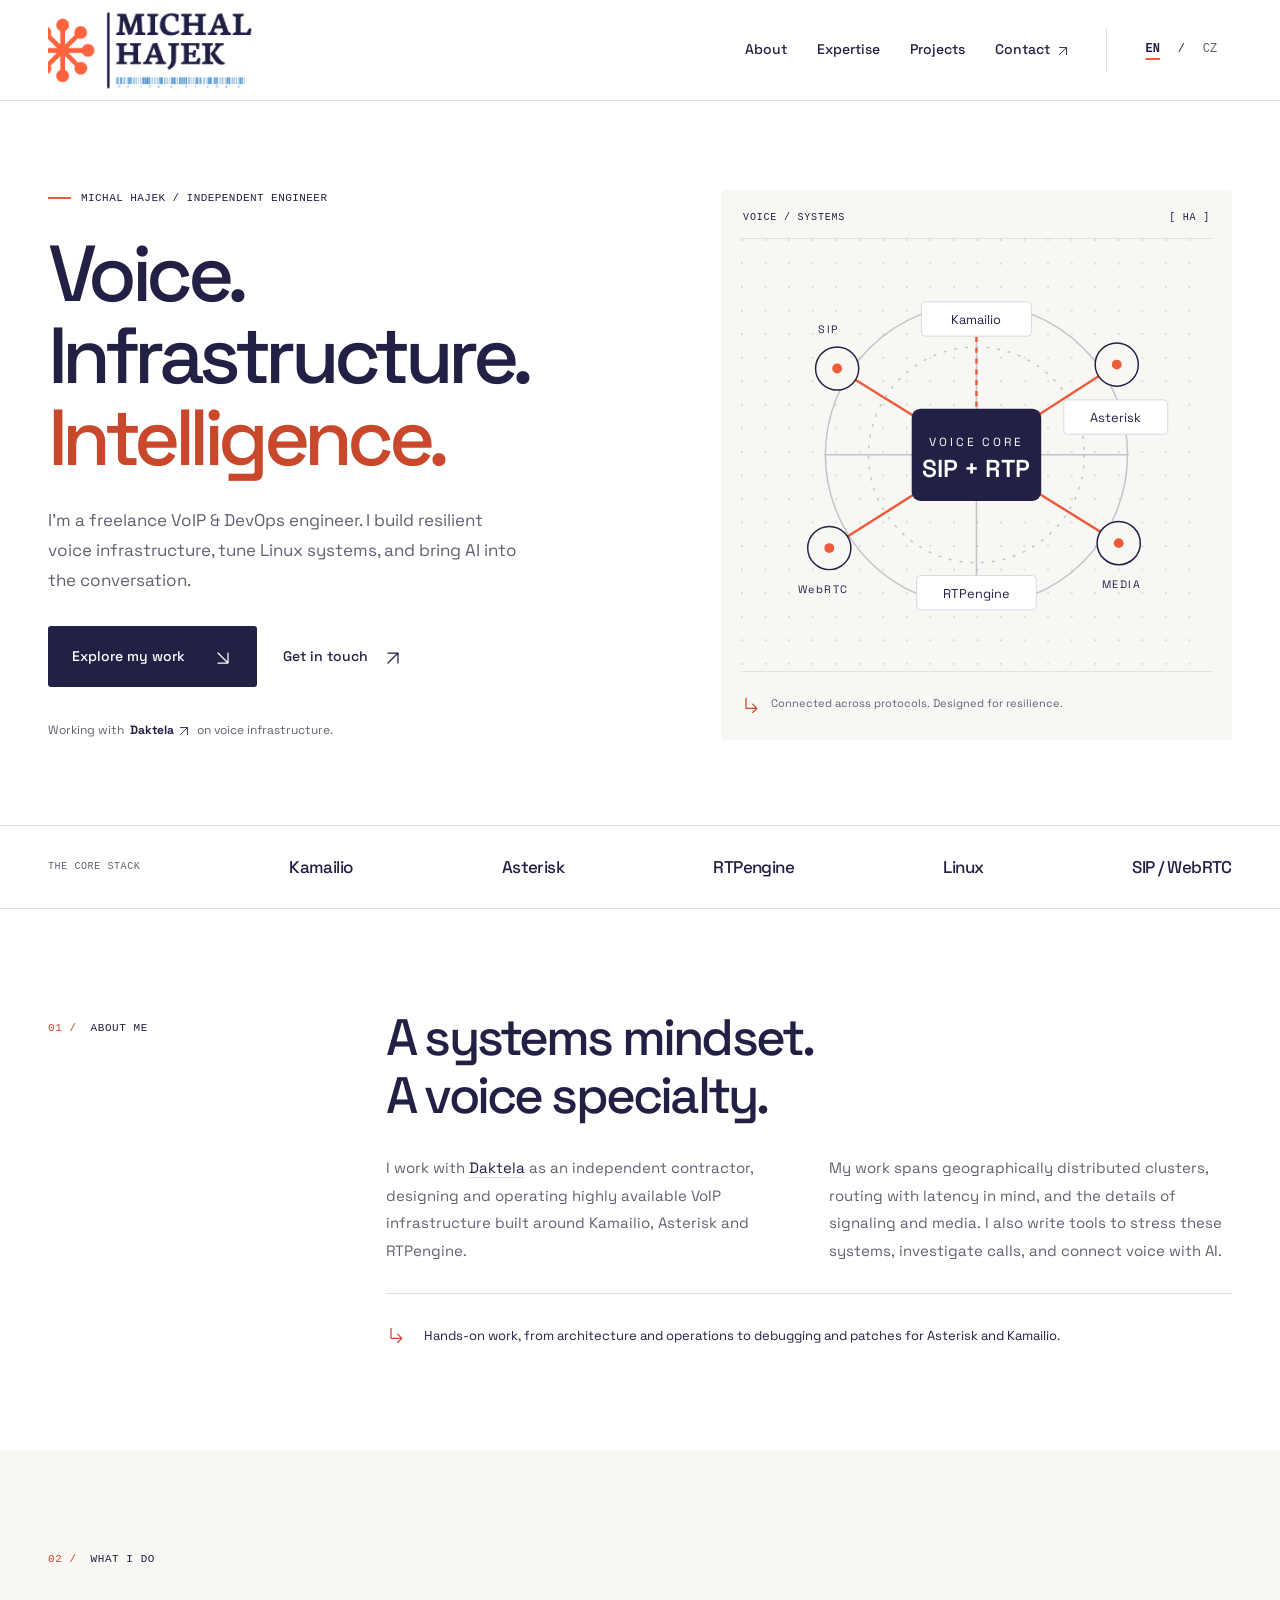
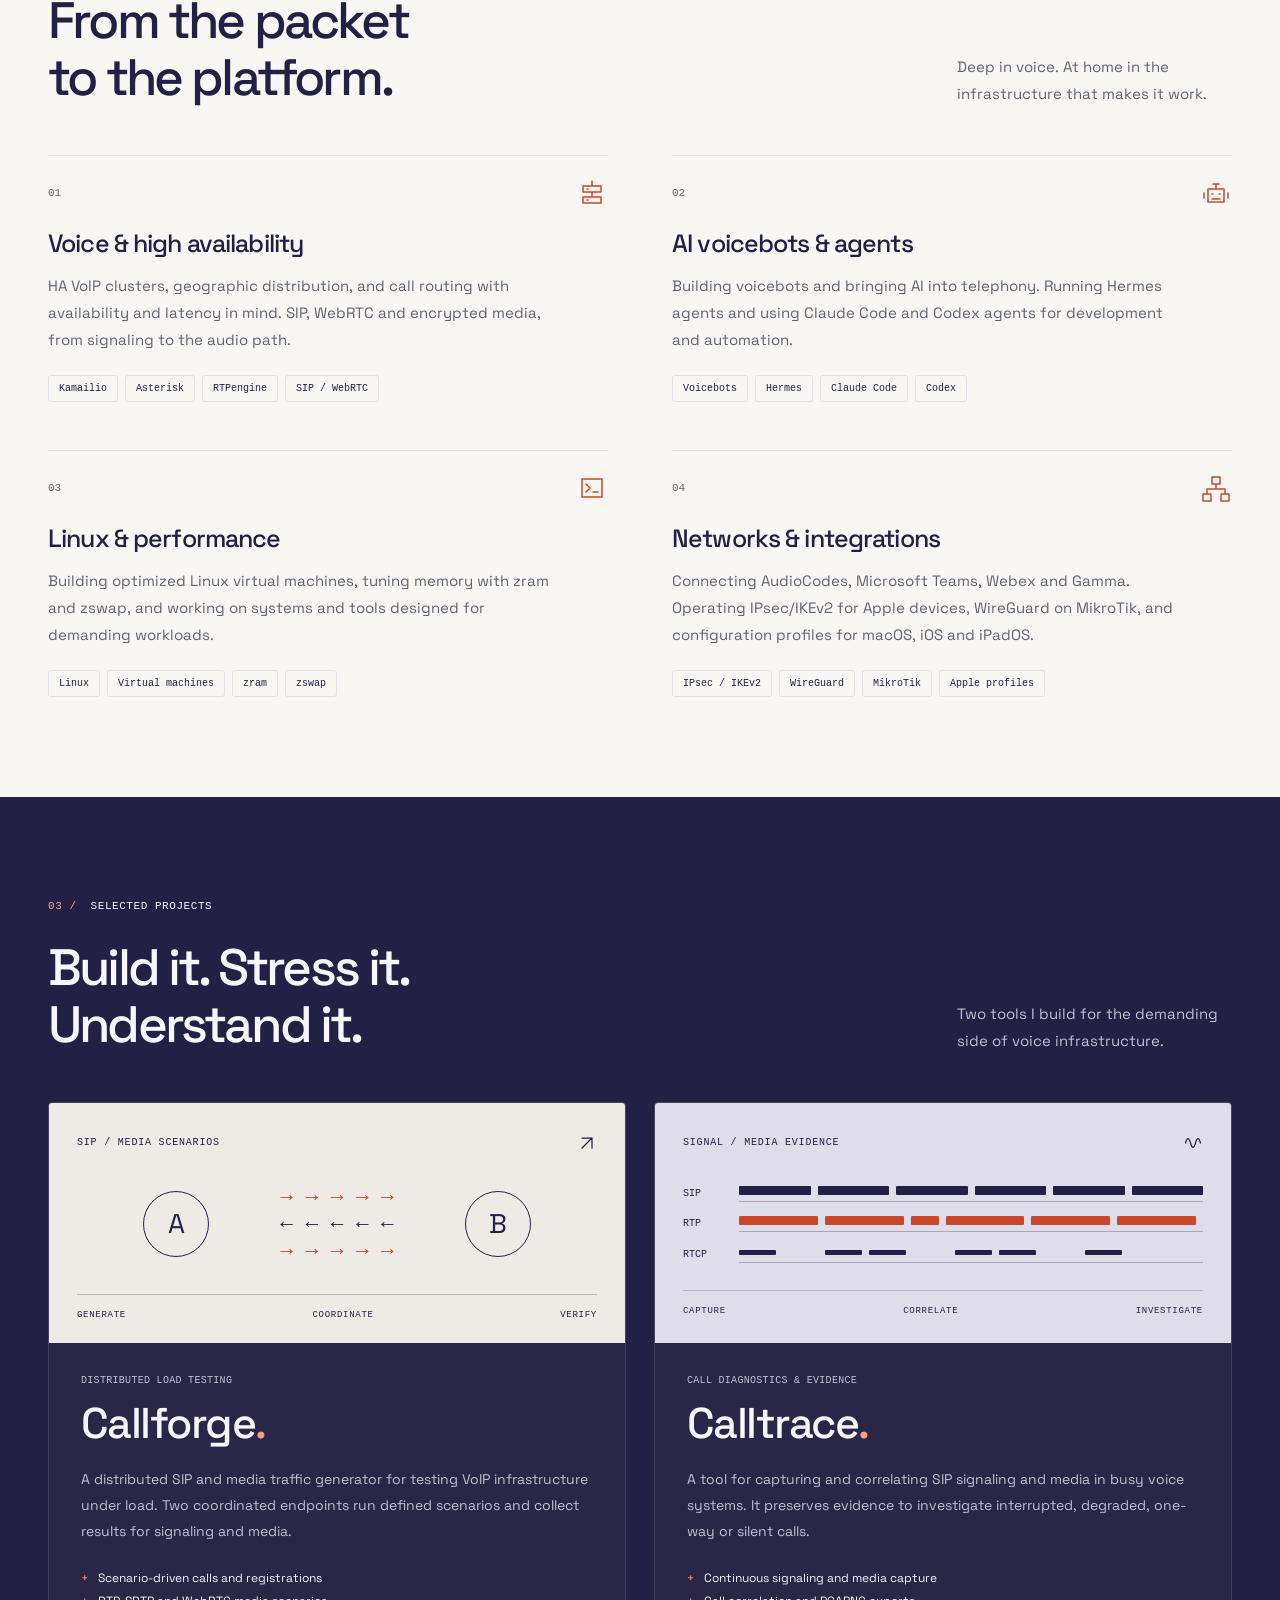
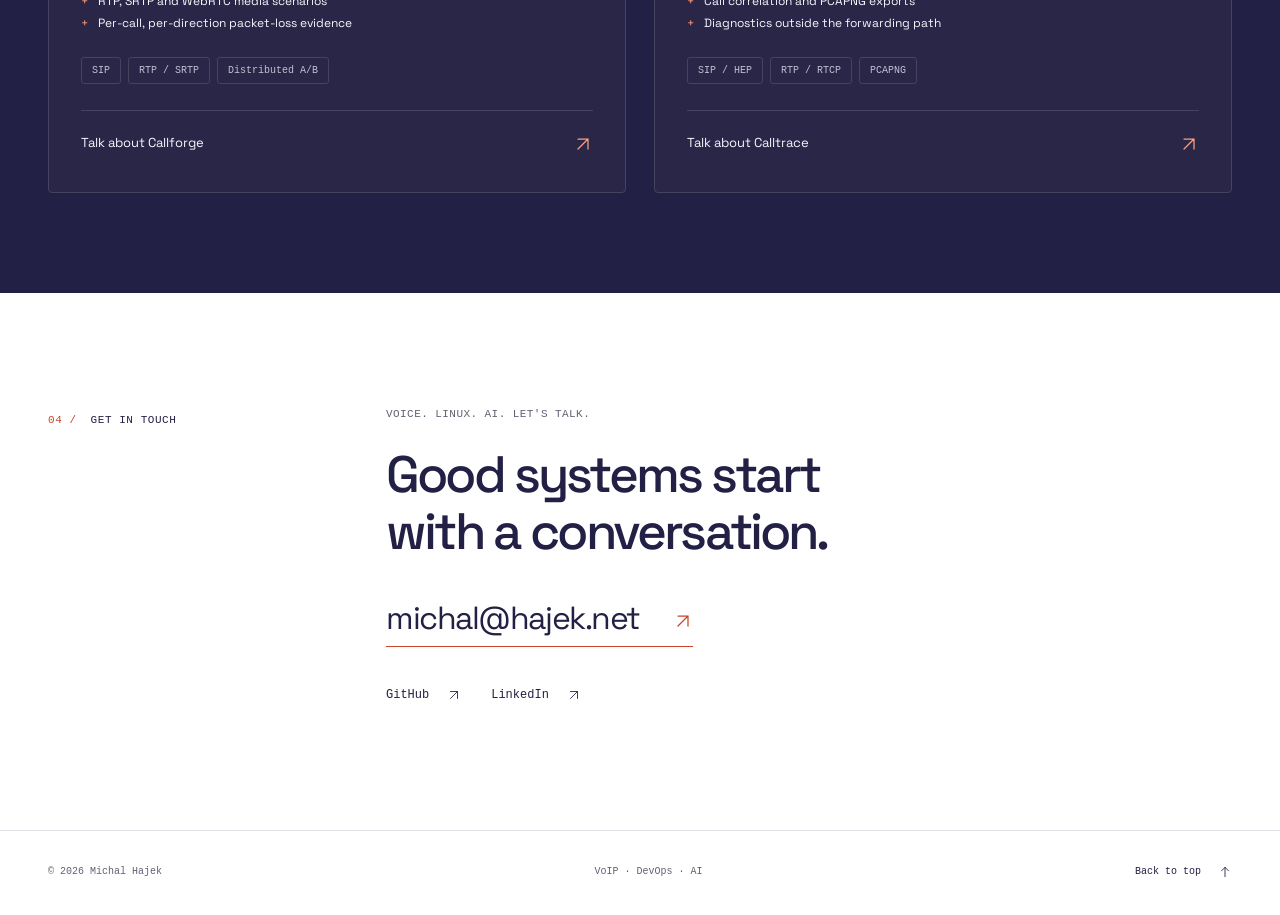
==== index.html @ a471c451 "Build bilingual personal homepage" ====
<!doctype html>
<html lang="en">
  <head>
    <meta charset="utf-8">
    <meta name="viewport" content="width=device-width, initial-scale=1">
    <meta name="theme-color" content="#222044">
    <title>Michal Hajek — VoIP, DevOps &amp; AI</title>
    <meta name="description" content="Michal Hajek, freelance VoIP and DevOps engineer working with Daktela. High availability, Linux, AI voicebots, Callforge and Calltrace.">
    <link rel="canonical" href="https://hajekmi.github.io/">
    <link rel="alternate" hreflang="en" href="https://hajekmi.github.io/">
    <link rel="alternate" hreflang="cs" href="https://hajekmi.github.io/cs/">
    <link rel="alternate" hreflang="x-default" href="https://hajekmi.github.io/">
    <meta property="og:type" content="website">
    <meta property="og:title" content="Michal Hajek — VoIP, DevOps &amp; AI">
    <meta property="og:description" content="Voice. Infrastructure. Intelligence. A look at my work in VoIP, high availability, Linux and AI.">
    <meta property="og:url" content="https://hajekmi.github.io/">
    <meta property="og:image" content="https://hajekmi.github.io/assets/images/github-avatar.png">
    <meta property="og:image:alt" content="Michal Hajek — DevOps SipOps logo">
    <meta property="og:locale" content="en_GB">
    <meta property="og:locale:alternate" content="cs_CZ">
    <meta name="twitter:card" content="summary">
    <link rel="icon" type="image/png" href="/assets/images/github-avatar.png">
    <link rel="preload" href="/assets/fonts/space-grotesk-latin.woff2" as="font" type="font/woff2" crossorigin>
    <link rel="stylesheet" href="/assets/styles.css">
    <script src="/assets/main.js" defer></script>
    <script type="application/ld+json">
      {"@context":"https://schema.org","@type":"Person","name":"Michal Hajek","url":"https://hajekmi.github.io/","image":"https://hajekmi.github.io/assets/images/github-avatar.png","jobTitle":"Freelance VoIP & DevOps Engineer","sameAs":["https://github.com/hajekmi","https://www.linkedin.com/in/michalhajekdevops"],"knowsAbout":["VoIP","SIP","WebRTC","High availability","Kamailio","Asterisk","RTPengine","Linux","AI voicebots"]}
    </script>
  </head>
  <body>
    <a class="skip-link" href="#main">Skip to content</a>
    <header class="site-header">
      <div class="container header-inner">
        <a class="brand" href="/" aria-label="Michal Hajek — home">
          <img src="/assets/images/github-avatar.png" alt="Michal Hajek — DevOps SipOps" width="460" height="460" fetchpriority="high">
        </a>
        <button class="menu-toggle" type="button" aria-expanded="false" aria-controls="site-nav">
          <span>Menu</span>
          <svg viewBox="0 0 24 24" aria-hidden="true"><path d="M4 7h16M4 12h16M4 17h16"/></svg>
        </button>
        <nav class="site-nav" id="site-nav" aria-label="Main navigation">
          <a href="#about">About</a>
          <a href="#expertise">Expertise</a>
          <a href="#projects">Projects</a>
          <a href="#contact">Contact <span aria-hidden="true"><svg class="arrow-icon" viewBox="0 0 24 24" aria-hidden="true" focusable="false"><path d="M6 18 18 6M6 6h12v12"/></svg></span></a>
        </nav>
        <nav class="language-switch" aria-label="Language">
          <a href="/" lang="en" hreflang="en" aria-current="page" data-language-link>EN</a>
          <span aria-hidden="true">/</span>
          <a href="/cs/" lang="cs" hreflang="cs" aria-label="Česky" data-language-link>CZ</a>
        </nav>
      </div>
    </header>

    <main id="main">
      <section class="hero container" id="home" aria-labelledby="hero-heading">
        <div class="hero-copy">
          <p class="eyebrow"><span class="eyebrow-line" aria-hidden="true"></span> Michal Hajek / Independent engineer</p>
          <h1 id="hero-heading">Voice.<br>Infrastructure.<br><span>Intelligence.</span></h1>
          <p class="hero-description">I'm a freelance VoIP &amp; DevOps engineer. I build resilient voice infrastructure, tune Linux systems, and bring AI into the conversation.</p>
          <div class="hero-actions">
            <a class="button button-primary" href="#projects">Explore my work <span aria-hidden="true"><svg class="arrow-icon" viewBox="0 0 24 24" aria-hidden="true" focusable="false"><path d="M6 6 18 18M6 18h12V6"/></svg></span></a>
            <a class="text-link" href="#contact">Get in touch <span aria-hidden="true"><svg class="arrow-icon" viewBox="0 0 24 24" aria-hidden="true" focusable="false"><path d="M6 18 18 6M6 6h12v12"/></svg></span></a>
          </div>
          <p class="collaboration">Working with <a href="https://daktela.com/" target="_blank" rel="noopener noreferrer">Daktela <span aria-hidden="true"><svg class="arrow-icon" viewBox="0 0 24 24" aria-hidden="true" focusable="false"><path d="M6 18 18 6M6 6h12v12"/></svg></span></a> on voice infrastructure.</p>
        </div>
        <figure class="hero-visual" aria-labelledby="diagram-caption">
          <div class="diagram-topline"><span>VOICE / SYSTEMS</span><span aria-hidden="true">[ HA ]</span></div>
          <svg class="network-diagram" viewBox="0 0 480 440" aria-hidden="true">
            <defs>
              <pattern id="grid" width="24" height="24" patternUnits="userSpaceOnUse"><circle cx="1" cy="1" r="1" fill="currentColor" opacity=".18"/></pattern>
            </defs>
            <rect width="480" height="440" fill="url(#grid)"/>
            <g fill="none" stroke="currentColor" stroke-width="1.5" opacity=".24">
              <circle cx="240" cy="220" r="154"/>
              <circle cx="240" cy="220" r="110" stroke-dasharray="3 8"/>
              <path d="M85 220h310M240 65v310"/>
            </g>
            <g fill="none" stroke="#ed5b3b" stroke-width="2.5">
              <path d="M98 132 240 220 383 128M240 220 385 310M240 220 90 315"/>
              <path d="M240 100v120" stroke-dasharray="5 6"/>
            </g>
            <g fill="#f8f7f4" stroke="currentColor" stroke-width="1.5">
              <circle cx="98" cy="132" r="22"/><circle cx="383" cy="128" r="22"/>
              <circle cx="385" cy="310" r="22"/><circle cx="90" cy="315" r="22"/>
            </g>
            <g fill="#ed5b3b"><circle cx="98" cy="132" r="5"/><circle cx="383" cy="128" r="5"/><circle cx="385" cy="310" r="5"/><circle cx="90" cy="315" r="5"/></g>
            <rect x="174" y="173" width="132" height="94" rx="9" fill="#222044"/>
            <g fill="#fff" text-anchor="middle" font-family="'Space Grotesk', sans-serif">
              <text x="240" y="211" font-size="12" letter-spacing="3">VOICE CORE</text>
              <text x="240" y="243" font-size="25" font-weight="600">SIP + RTP</text>
            </g>
            <g font-family="'Space Grotesk', sans-serif" font-size="13" text-anchor="middle" fill="currentColor">
              <rect x="184" y="64" width="112" height="35" rx="4" fill="#fff" stroke="#d9d8e1"/>
              <text x="240" y="87">Kamailio</text>
              <rect x="329" y="164" width="106" height="35" rx="4" fill="#fff" stroke="#d9d8e1"/>
              <text x="382" y="187">Asterisk</text>
              <rect x="179" y="343" width="122" height="35" rx="4" fill="#fff" stroke="#d9d8e1"/>
              <text x="240" y="366">RTPengine</text>
              <text x="89" y="96" font-size="11" letter-spacing="1.5">SIP</text>
              <text x="84" y="361" font-size="11" letter-spacing="1.5">WebRTC</text>
              <text x="388" y="356" font-size="11" letter-spacing="1.5">MEDIA</text>
            </g>
          </svg>
          <figcaption id="diagram-caption"><span class="diagram-caption-mark" aria-hidden="true"><svg class="arrow-icon" viewBox="0 0 24 24" aria-hidden="true" focusable="false"><path d="M6 4v12h13M14 11l5 5-5 5"/></svg></span> Connected across protocols. Designed for resilience.</figcaption>
        </figure>
      </section>

      <div class="stack-strip" aria-label="Core technologies">
        <div class="container stack-inner"><span class="stack-label">The core stack</span><span>Kamailio</span><span>Asterisk</span><span>RTPengine</span><span>Linux</span><span>SIP / WebRTC</span></div>
      </div>

      <section class="section container about-section" id="about" aria-labelledby="about-heading">
        <div class="section-label"><span class="section-number">01 /</span> About me</div>
        <div class="about-content">
          <h2 id="about-heading">A systems mindset.<br>A voice specialty.</h2>
          <div class="about-columns">
            <p>I work with <a class="inline-link" href="https://daktela.com/" target="_blank" rel="noopener noreferrer">Daktela</a> as an independent contractor, designing and operating highly available VoIP infrastructure built around Kamailio, Asterisk and RTPengine.</p>
            <p>My work spans geographically distributed clusters, routing with latency in mind, and the details of signaling and media. I also write tools to stress these systems, investigate calls, and connect voice with AI.</p>
          </div>
          <div class="about-note"><span aria-hidden="true"><svg class="arrow-icon" viewBox="0 0 24 24" aria-hidden="true" focusable="false"><path d="M6 4v12h13M14 11l5 5-5 5"/></svg></span><p>Hands-on work, from architecture and operations to debugging and patches for Asterisk and Kamailio.</p></div>
        </div>
      </section>

      <section class="section expertise-section" id="expertise" aria-labelledby="expertise-heading">
        <div class="container">
          <div class="section-heading">
            <div><p class="section-label"><span class="section-number">02 /</span> What I do</p><h2 id="expertise-heading">From the packet<br>to the platform.</h2></div>
            <p class="section-intro">Deep in voice. At home in the infrastructure that makes it work.</p>
          </div>
          <div class="expertise-grid">
            <article class="expertise-item">
              <div class="item-topline"><span class="mono">01</span><svg viewBox="0 0 32 32" aria-hidden="true"><path d="M7 9h18v6H7zM7 20h18v6H7zM11 12h1M11 23h1M16 15v5M16 4v5"/></svg></div>
              <h3>Voice &amp; high availability</h3>
              <p>HA VoIP clusters, geographic distribution, and call routing with availability and latency in mind. SIP, WebRTC and encrypted media, from signaling to the audio path.</p>
              <ul class="tags" aria-label="Technologies"><li>Kamailio</li><li>Asterisk</li><li>RTPengine</li><li>SIP / WebRTC</li></ul>
            </article>
            <article class="expertise-item">
              <div class="item-topline"><span class="mono">02</span><svg viewBox="0 0 32 32" aria-hidden="true"><path d="M8 12h16v13H8zM16 7v5M13 7h6M12 17h1M19 17h1M12 22h8M4 16v5M28 16v5"/></svg></div>
              <h3>AI voicebots &amp; agents</h3>
              <p>Building voicebots and bringing AI into telephony. Running Hermes agents and using Claude Code and Codex agents for development and automation.</p>
              <ul class="tags" aria-label="Technologies"><li>Voicebots</li><li>Hermes</li><li>Claude Code</li><li>Codex</li></ul>
            </article>
            <article class="expertise-item">
              <div class="item-topline"><span class="mono">03</span><svg viewBox="0 0 32 32" aria-hidden="true"><path d="M6 7h20v18H6zM10 12l4 4-4 4M17 20h5"/></svg></div>
              <h3>Linux &amp; performance</h3>
              <p>Building optimized Linux virtual machines, tuning memory with zram and zswap, and working on systems and tools designed for demanding workloads.</p>
              <ul class="tags" aria-label="Technologies"><li>Linux</li><li>Virtual machines</li><li>zram</li><li>zswap</li></ul>
            </article>
            <article class="expertise-item">
              <div class="item-topline"><span class="mono">04</span><svg viewBox="0 0 32 32" aria-hidden="true"><path d="M12 5h8v7h-8zM3 22h8v7H3zM21 22h8v7h-8zM16 12v5M7 22v-5h18v5"/></svg></div>
              <h3>Networks &amp; integrations</h3>
              <p>Connecting AudioCodes, Microsoft Teams, Webex and Gamma. Operating IPsec/IKEv2 for Apple devices, WireGuard on MikroTik, and configuration profiles for macOS, iOS and iPadOS.</p>
              <ul class="tags" aria-label="Technologies"><li>IPsec / IKEv2</li><li>WireGuard</li><li>MikroTik</li><li>Apple profiles</li></ul>
            </article>
          </div>
        </div>
      </section>

      <section class="section projects-section" id="projects" aria-labelledby="projects-heading">
        <div class="container">
          <div class="section-heading">
            <div><p class="section-label"><span class="section-number">03 /</span> Selected projects</p><h2 id="projects-heading">Build it. Stress it.<br>Understand it.</h2></div>
            <p class="section-intro">Two tools I build for the demanding side of voice infrastructure.</p>
          </div>
          <div class="projects-grid">
            <article class="project-card" id="callforge">
              <div class="project-visual forge-visual" aria-hidden="true">
                <div class="visual-topline"><span>SIP / MEDIA SCENARIOS</span><span><svg class="arrow-icon" viewBox="0 0 24 24" aria-hidden="true" focusable="false"><path d="M6 18 18 6M6 6h12v12"/></svg></span></div>
                <div class="forge-diagram"><span class="endpoint">A</span><div class="media-paths"><span>→ → → → →</span><span>← ← ← ← ←</span><span>→ → → → →</span></div><span class="endpoint">B</span></div>
                <div class="visual-bottomline"><span>GENERATE</span><span>COORDINATE</span><span>VERIFY</span></div>
              </div>
              <div class="project-content">
                <p class="project-category">Distributed load testing</p>
                <h3>Callforge<span class="project-dot" aria-hidden="true">.</span></h3>
                <p>A distributed SIP and media traffic generator for testing VoIP infrastructure under load. Two coordinated endpoints run defined scenarios and collect results for signaling and media.</p>
                <ul class="project-points"><li>Scenario-driven calls and registrations</li><li>RTP, SRTP and WebRTC media scenarios</li><li>Per-call, per-direction packet-loss evidence</li></ul>
                <ul class="tags" aria-label="Technologies"><li>SIP</li><li>RTP / SRTP</li><li>Distributed A/B</li></ul>
                <a class="project-link" href="mailto:michal@hajek.net?subject=Callforge">Talk about Callforge <span aria-hidden="true"><svg class="arrow-icon" viewBox="0 0 24 24" aria-hidden="true" focusable="false"><path d="M6 18 18 6M6 6h12v12"/></svg></span></a>
              </div>
            </article>
            <article class="project-card" id="calltrace">
              <div class="project-visual trace-visual" aria-hidden="true">
                <div class="visual-topline"><span>SIGNAL / MEDIA EVIDENCE</span><span><svg class="arrow-icon" viewBox="0 0 24 24" aria-hidden="true" focusable="false"><path d="M3 12c2-7 4-7 6 0s4 7 6 0 4-7 6 0"/></svg></span></div>
                <div class="trace-diagram"><span>SIP</span><div class="trace-track"><i></i><i></i><i></i><i></i><i></i><i></i></div><span>RTP</span><div class="trace-track"><i></i><i></i><i></i><i></i><i></i><i></i></div><span>RTCP</span><div class="trace-track"><i></i><i></i><i></i><i></i><i></i><i></i></div></div>
                <div class="visual-bottomline"><span>CAPTURE</span><span>CORRELATE</span><span>INVESTIGATE</span></div>
              </div>
              <div class="project-content">
                <p class="project-category">Call diagnostics &amp; evidence</p>
                <h3>Calltrace<span class="project-dot" aria-hidden="true">.</span></h3>
                <p>A tool for capturing and correlating SIP signaling and media in busy voice systems. It preserves evidence to investigate interrupted, degraded, one-way or silent calls.</p>
                <ul class="project-points"><li>Continuous signaling and media capture</li><li>Call correlation and PCAPNG exports</li><li>Diagnostics outside the forwarding path</li></ul>
                <ul class="tags" aria-label="Technologies"><li>SIP / HEP</li><li>RTP / RTCP</li><li>PCAPNG</li></ul>
                <a class="project-link" href="mailto:michal@hajek.net?subject=Calltrace">Talk about Calltrace <span aria-hidden="true"><svg class="arrow-icon" viewBox="0 0 24 24" aria-hidden="true" focusable="false"><path d="M6 18 18 6M6 6h12v12"/></svg></span></a>
              </div>
            </article>
          </div>
        </div>
      </section>

      <section class="section contact-section container" id="contact" aria-labelledby="contact-heading">
        <div class="section-label"><span class="section-number">04 /</span> Get in touch</div>
        <div class="contact-content">
          <p class="eyebrow">Voice. Linux. AI. Let's talk.</p>
          <h2 id="contact-heading">Good systems start<br>with a conversation.</h2>
          <a class="contact-email" href="mailto:michal@hajek.net">michal@hajek.net <span aria-hidden="true"><svg class="arrow-icon" viewBox="0 0 24 24" aria-hidden="true" focusable="false"><path d="M6 18 18 6M6 6h12v12"/></svg></span></a>
          <div class="social-links"><a href="https://github.com/hajekmi" target="_blank" rel="noopener noreferrer">GitHub <span aria-hidden="true"><svg class="arrow-icon" viewBox="0 0 24 24" aria-hidden="true" focusable="false"><path d="M6 18 18 6M6 6h12v12"/></svg></span></a><a href="https://www.linkedin.com/in/michalhajekdevops" target="_blank" rel="noopener noreferrer">LinkedIn <span aria-hidden="true"><svg class="arrow-icon" viewBox="0 0 24 24" aria-hidden="true" focusable="false"><path d="M6 18 18 6M6 6h12v12"/></svg></span></a></div>
        </div>
      </section>
    </main>

    <footer class="site-footer"><div class="container footer-inner"><p>© <span data-year>2026</span> Michal Hajek</p><p>VoIP · DevOps · AI</p><a href="#home">Back to top <span aria-hidden="true"><svg class="arrow-icon" viewBox="0 0 24 24" aria-hidden="true" focusable="false"><path d="M12 20V4M6 10l6-6 6 6"/></svg></span></a></div></footer>
  </body>
</html>
---- assets/styles.css ----
@font-face {
  font-family: "Space Grotesk";
  font-style: normal;
  font-weight: 400 700;
  font-display: swap;
  src: url("fonts/space-grotesk-latin-ext.woff2") format("woff2");
  unicode-range: U+0100-02BA, U+02BD-02C5, U+02C7-02CC, U+02CE-02D7, U+02DD-02FF, U+0304, U+0308, U+0329, U+1D00-1DBF, U+1E00-1E9F, U+1EF2-1EFF, U+2020, U+20A0-20AB, U+20AD-20C4, U+2113, U+2C60-2C7F, U+A720-A7FF;
}

@font-face {
  font-family: "Space Grotesk";
  font-style: normal;
  font-weight: 400 700;
  font-display: swap;
  src: url("fonts/space-grotesk-latin.woff2") format("woff2");
  unicode-range: U+0000-00FF, U+0131, U+0152-0153, U+02BB-02BC, U+02C6, U+02DA, U+02DC, U+0304, U+0308, U+0329, U+2000-206F, U+20AC, U+2122, U+2191, U+2193, U+2212, U+2215, U+FEFF, U+FFFD;
}

:root {
  --color-ink: #222044;
  --color-muted: #626172;
  --color-accent: #c9472a;
  --color-orange: #ed5b3b;
  --color-paper: #ffffff;
  --color-surface: #f8f7f4;
  --color-line: #e1e0e6;
  --color-on-dark: #f7f6fc;
  --color-muted-dark: #c2c0d4;
  --color-dark-line: #464360;
  --font-display: "Space Grotesk", "Arial", sans-serif;
  --font-body: "Space Grotesk", "Arial", sans-serif;
  --font-mono: "SFMono-Regular", Consolas, "Liberation Mono", monospace;
  --container: 1184px;
  --motion-duration: 180ms;
  --header-offset: 112px;
  color-scheme: light;
}

* { box-sizing: border-box; }
html { scroll-padding-top: var(--header-offset); }
body { margin: 0; color: var(--color-ink); background: var(--color-paper); font-family: var(--font-body); font-size: 16px; line-height: 1.65; -webkit-font-smoothing: antialiased; }
a { color: inherit; text-decoration: none; touch-action: manipulation; }
button { font: inherit; color: inherit; cursor: pointer; touch-action: manipulation; }
a, button { -webkit-tap-highlight-color: transparent; }
a:focus-visible, button:focus-visible { outline: 3px solid var(--color-accent); outline-offset: 5px; border-radius: 2px; }
img, svg { display: block; max-width: 100%; }
.arrow-icon { display: inline-block; width: 20px; height: 20px; flex-shrink: 0; vertical-align: middle; fill: none; stroke: currentColor; stroke-width: 1.5; stroke-linecap: round; stroke-linejoin: round; }
.site-nav .arrow-icon, .collaboration .arrow-icon, .social-links .arrow-icon, .footer-inner .arrow-icon { width: 14px; height: 14px; }
figure, p, h1, h2, h3 { margin: 0; }
h1, h2, h3 { font-family: var(--font-display); font-weight: 500; line-height: 1.12; }
h2 { font-size: clamp(2.15rem, 4vw, 3.4rem); letter-spacing: -.055em; text-wrap: balance; }
h3 { letter-spacing: -.035em; }
ul { margin: 0; padding: 0; list-style: none; }
::selection { background: var(--color-ink); color: var(--color-paper); }
.container { width: min(var(--container), calc(100% - 96px)); margin-inline: auto; }
.skip-link { position: fixed; top: 12px; left: 12px; z-index: 100; padding: 12px 20px; background: var(--color-ink); color: var(--color-paper); transform: translateY(-160%); }
.skip-link:focus { transform: translateY(0); }
.site-header { position: sticky; top: 0; z-index: 20; background: var(--color-paper); border-bottom: 1px solid var(--color-line); }
.header-inner { display: flex; align-items: center; gap: 36px; min-height: 100px; }
.brand { display: flex; width: 205px; height: 78px; align-items: center; flex-shrink: 0; overflow: hidden; }
.brand img { width: 205px; height: 78px; object-fit: cover; }
.site-nav { display: flex; gap: 30px; margin-left: auto; align-items: center; }
.site-nav a { position: relative; display: inline-flex; align-items: center; min-height: 44px; font-size: 14px; font-weight: 500; gap: 6px; transition: color var(--motion-duration); }
.site-nav a:hover, .site-nav a[aria-current="location"] { color: var(--color-accent); }
.site-nav a[aria-current="location"]::after { content: ""; position: absolute; left: 0; right: 0; bottom: 2px; height: 2px; background: currentColor; }
.language-switch { display: flex; align-items: center; gap: 3px; padding-left: 24px; border-left: 1px solid var(--color-line); font-family: var(--font-mono); font-size: 12px; }
.language-switch a { display: grid; place-items: center; min-width: 44px; min-height: 44px; color: var(--color-muted); }
.language-switch a[aria-current="page"] { color: var(--color-ink); font-weight: 700; text-decoration: underline; text-underline-offset: 6px; text-decoration-color: var(--color-orange); text-decoration-thickness: 2px; }
.language-switch a:hover { color: var(--color-accent); }
.menu-toggle { display: none; }
.hero { display: grid; grid-template-columns: 1.2fr 1fr; align-items: center; gap: 60px; padding-block: 88px 84px; }
.hero-copy { min-width: 0; }
.eyebrow { display: flex; align-items: center; gap: 10px; font-family: var(--font-mono); font-size: 11px; line-height: 1.7; letter-spacing: .04em; text-transform: uppercase; }
.eyebrow-line { width: 23px; height: 2px; flex-shrink: 0; background: var(--color-orange); }
.hero h1 { margin-top: 25px; font-size: clamp(3.2rem, 6.2vw, 5.2rem); letter-spacing: -.07em; line-height: 1.035; }
.hero h1 span { color: var(--color-accent); }
.hero-description { max-width: 470px; margin-top: 27px; color: var(--color-muted); font-size: 17px; line-height: 1.75; }
.hero-actions { display: flex; align-items: center; flex-wrap: wrap; gap: 26px; margin-top: 31px; }
.button { display: inline-flex; align-items: center; justify-content: space-between; gap: 28px; min-height: 54px; padding: 13px 23px; border: 1px solid transparent; border-radius: 3px; font-size: 14px; font-weight: 500; transition: background var(--motion-duration), color var(--motion-duration); }
.button-primary { color: var(--color-paper); background: var(--color-ink); }
.button-primary:hover { background: var(--color-accent); }
.button span, .text-link span { font-size: 20px; }
.text-link { display: inline-flex; align-items: center; gap: 15px; min-height: 44px; font-size: 14px; font-weight: 500; }
.text-link:hover { color: var(--color-accent); }
.collaboration { margin-top: 34px; color: var(--color-muted); font-size: 12px; }
.collaboration a { margin-inline: 3px; color: var(--color-ink); font-weight: 700; }
.collaboration a:hover { text-decoration: underline; text-underline-offset: 4px; }
.hero-visual { color: var(--color-ink); background: var(--color-surface); padding: 20px; border-radius: 4px; }
.diagram-topline, .visual-topline, .visual-bottomline { display: flex; justify-content: space-between; align-items: center; font-family: var(--font-mono); font-size: 10px; letter-spacing: .08em; }
.diagram-topline { padding: 0 2px 12px; border-bottom: 1px solid var(--color-line); }
.network-diagram { width: 100%; }
.hero-visual figcaption { display: flex; align-items: center; gap: 10px; padding-top: 14px; border-top: 1px solid var(--color-line); color: var(--color-muted); font-size: 11px; }
.diagram-caption-mark { color: var(--color-accent); font-size: 21px; }
.stack-strip { border-top: 1px solid var(--color-line); border-bottom: 1px solid var(--color-line); }
.stack-inner { display: flex; align-items: center; justify-content: space-between; gap: 24px; padding-block: 27px; font-size: 17px; font-weight: 500; letter-spacing: -.03em; }
.stack-inner .stack-label { color: var(--color-muted); font-family: var(--font-mono); font-size: 10px; font-weight: 400; letter-spacing: .06em; text-transform: uppercase; }
.section { padding-block: 100px; }
.section-label { display: flex; align-items: baseline; gap: 14px; font-family: var(--font-mono); font-size: 11px; text-transform: uppercase; letter-spacing: .05em; }
.section-number { color: var(--color-accent); }
.about-section { display: grid; grid-template-columns: 1fr 3fr; gap: 56px; }
.about-section > .section-label { padding-top: 10px; }
.about-columns { display: grid; grid-template-columns: 1fr 1fr; gap: 40px; margin-top: 30px; color: var(--color-muted); font-size: 15px; line-height: 1.85; }
.inline-link { color: var(--color-ink); text-decoration: underline; text-decoration-color: var(--color-line); text-underline-offset: 4px; }
.inline-link:hover { text-decoration-color: var(--color-accent); }
.about-note { display: flex; align-items: baseline; gap: 18px; margin-top: 28px; padding-top: 23px; border-top: 1px solid var(--color-line); font-size: 13px; }
.about-note > span { font-size: 20px; color: var(--color-accent); }
.expertise-section { background: var(--color-surface); }
.section-heading { display: flex; align-items: flex-end; justify-content: space-between; gap: 48px; margin-bottom: 48px; }
.section-heading h2 { margin-top: 24px; }
.section-intro { max-width: 275px; color: var(--color-muted); font-size: 15px; line-height: 1.8; }
.expertise-grid { display: grid; grid-template-columns: 1fr 1fr; gap: 48px 64px; }
.expertise-item { padding-top: 21px; border-top: 1px solid var(--color-line); }
.item-topline { display: flex; align-items: center; justify-content: space-between; margin-bottom: 20px; }
.mono { color: var(--color-muted); font-family: var(--font-mono); font-size: 11px; }
.item-topline svg { width: 32px; height: 32px; fill: none; stroke: var(--color-accent); stroke-width: 1.5; stroke-linecap: round; stroke-linejoin: round; }
.expertise-item h3 { font-size: 25px; }
.expertise-item p { margin-top: 15px; max-width: 510px; color: var(--color-muted); font-size: 15px; line-height: 1.8; }
.tags { display: flex; flex-wrap: wrap; gap: 7px; margin-top: 22px; }
.tags li { padding: 5px 10px; border: 1px solid var(--color-line); border-radius: 3px; font-family: var(--font-mono); font-size: 10px; line-height: 1.5; }
.projects-section { color: var(--color-on-dark); background: var(--color-ink); }
.projects-section .section-number { color: #ff9d80; }
.projects-section .section-intro { color: var(--color-muted-dark); }
.projects-grid { display: grid; grid-template-columns: 1fr 1fr; gap: 28px; }
.project-card { display: flex; flex-direction: column; min-width: 0; overflow: hidden; border: 1px solid var(--color-dark-line); border-radius: 4px; background: #292647; }
.project-visual { height: 240px; padding: 24px 28px; }
.forge-visual { color: var(--color-ink); background: #eeeae5; }
.trace-visual { color: var(--color-ink); background: #dfddea; }
.visual-topline > span:last-child { font-size: 20px; }
.forge-diagram { display: flex; align-items: center; justify-content: center; gap: 24px; padding-block: 24px 29px; }
.endpoint { display: grid; place-items: center; width: 66px; height: 66px; flex-shrink: 0; border: 1px solid var(--color-ink); border-radius: 50%; font-size: 27px; }
.media-paths { flex: 1; max-width: 208px; font-family: var(--font-mono); font-size: 21px; line-height: 1.3; text-align: center; color: var(--color-accent); }
.media-paths span { display: block; white-space: nowrap; }
.media-paths span:nth-child(2) { color: var(--color-ink); }
.visual-bottomline { border-top: 1px solid #b9b5c0; padding-top: 13px; font-size: 9px; }
.trace-diagram { display: grid; grid-template-columns: 42px 1fr; gap: 14px; align-items: center; padding-block: 26px 27px; font-family: var(--font-mono); font-size: 10px; }
.trace-track { display: flex; gap: 7px; height: 16px; border-bottom: 1px solid #aaa5bf; }
.trace-track i { display: block; width: 17%; height: 9px; background: var(--color-ink); border-radius: 1px; }
.trace-track:nth-of-type(2) i { background: var(--color-accent); }
.trace-track:nth-of-type(2) i:nth-child(3) { width: 6%; }
.trace-track:nth-of-type(3) i { height: 5px; margin-top: 3px; width: 8%; }
.trace-track:nth-of-type(3) i:nth-child(even) { margin-left: 9%; }
.project-content { display: flex; flex-direction: column; flex: 1; padding: 30px 32px; }
.project-category { color: var(--color-muted-dark); font-family: var(--font-mono); font-size: 10px; text-transform: uppercase; letter-spacing: .03em; }
.project-content h3 { margin-top: 11px; font-size: 43px; }
.project-dot { color: #ff9d80; }
.project-content h3 + p { margin-top: 19px; color: var(--color-muted-dark); font-size: 14px; line-height: 1.85; }
.project-points { margin-top: 22px; font-size: 12px; line-height: 1.9; }
.project-points li { position: relative; padding-left: 17px; }
.project-points li::before { content: "+"; position: absolute; left: 0; color: #ff9d80; }
.project-content .tags { margin-bottom: 26px; color: var(--color-muted-dark); }
.project-content .tags li { border-color: var(--color-dark-line); }
.project-link { display: flex; justify-content: space-between; align-items: center; min-height: 52px; margin-top: auto; padding-top: 12px; border-top: 1px solid var(--color-dark-line); font-size: 13px; }
.project-link > span { font-size: 23px; color: #ff9d80; }
.project-link:hover { color: #ff9d80; }
.projects-section a:focus-visible { outline-color: #ff9d80; }
.contact-section { display: grid; grid-template-columns: 1fr 3fr; gap: 56px; padding-block: 112px; }
.contact-section > .section-label { padding-top: 6px; }
.contact-content .eyebrow { color: var(--color-muted); }
.contact-content h2 { margin-top: 22px; }
.contact-email { display: inline-flex; align-items: center; gap: 33px; min-height: 55px; margin-top: 31px; font-size: clamp(1.3rem, 2.6vw, 2rem); letter-spacing: -.045em; border-bottom: 1px solid var(--color-accent); }
.contact-email > span { color: var(--color-accent); }
.contact-email:hover { color: var(--color-accent); }
.social-links { display: flex; gap: 30px; margin-top: 27px; }
.social-links a { display: flex; align-items: center; gap: 18px; min-height: 44px; font-family: var(--font-mono); font-size: 12px; }
.social-links a:hover { color: var(--color-accent); }
.site-footer { border-top: 1px solid var(--color-line); color: var(--color-muted); }
.footer-inner { display: flex; align-items: center; justify-content: space-between; gap: 20px; padding-block: 20px; font-family: var(--font-mono); font-size: 10px; }
.footer-inner a { display: inline-flex; align-items: center; gap: 17px; min-height: 44px; color: var(--color-ink); }
.footer-inner a:hover { color: var(--color-accent); }
.not-found { min-height: 75vh; display: grid; align-content: center; justify-items: start; gap: 25px; padding-block: 70px; }
.not-found h1 { font-size: clamp(3rem, 7vw, 6rem); letter-spacing: -.05em; }
.not-found p { max-width: 500px; color: var(--color-muted); }
.not-found .hero-actions { margin-top: 0; }

@media (min-width: 1440px) {
  .hero { gap: 84px; }
}

@media (max-width: 1050px) {
  .container { width: calc(100% - 64px); }
  .header-inner { gap: 16px; }
  .site-nav { gap: 21px; }
  .language-switch { padding-left: 13px; }
  .brand, .brand img { width: 180px; height: 72px; }
  .hero { gap: 30px; padding-block: 70px; }
  .hero h1 { font-size: clamp(3.1rem, 6.4vw, 4.5rem); }
  .hero .eyebrow { font-size: 10px; }
  .hero-visual { padding: 15px; }
  .about-section, .contact-section { grid-template-columns: 1fr 3.5fr; gap: 32px; }
  .project-visual { padding-inline: 22px; }
  .project-content { padding-inline: 26px; }
  .media-paths { font-size: 18px; }
}

@media (max-width: 760px) {
  :root { --header-offset: 95px; }
  .container { width: calc(100% - 40px); }
  .header-inner { min-height: 83px; gap: 8px; flex-wrap: wrap; }
  .brand, .brand img { width: 165px; height: 68px; }
  .language-switch { margin-left: auto; padding-left: 8px; border-left: 0; }
  .language-switch a { min-width: 37px; }
  .site-nav { order: 4; width: 100%; margin-left: 0; justify-content: space-between; gap: 12px; padding-bottom: 14px; }
  .site-nav a { font-size: 13px; }
  .js .menu-toggle { display: inline-flex; align-items: center; justify-content: center; gap: 7px; padding: 8px; min-height: 44px; background: transparent; border: 0; font-family: var(--font-mono); font-size: 11px; margin-left: auto; }
  .menu-toggle svg { width: 19px; height: 19px; fill: none; stroke: currentColor; stroke-width: 1.5; }
  .js .language-switch { margin-left: 0; }
  .js .site-nav { display: none; }
  .js .site-nav.is-open { display: flex; }
  .hero { grid-template-columns: minmax(0, 1fr); gap: 44px; padding-block: 54px 48px; }
  .hero h1 { font-size: clamp(3.25rem, 11.3vw, 5rem); }
  .hero-description { max-width: 550px; font-size: 16px; }
  .hero .eyebrow { font-size: 10px; }
  .hero-visual { width: min(100%, 490px); justify-self: center; padding: 19px; }
  .hero-visual figcaption { font-size: 11px; }
  .stack-inner { justify-content: flex-start; flex-wrap: wrap; gap: 14px 25px; padding-block: 22px; font-size: 15px; }
  .stack-inner .stack-label { width: 100%; }
  .section { padding-block: 64px; }
  .about-section, .contact-section { grid-template-columns: 1fr; gap: 27px; }
  .about-section > .section-label { padding-top: 0; }
  .about-columns { gap: 25px; font-size: 16px; }
  .section-heading { align-items: flex-start; flex-direction: column; gap: 22px; margin-bottom: 35px; }
  .section-heading h2 { margin-top: 20px; }
  .section-intro { max-width: 400px; font-size: 16px; }
  .expertise-grid { gap: 36px 30px; }
  .expertise-item h3 { font-size: 23px; }
  .expertise-item p { font-size: 16px; }
  .projects-grid { grid-template-columns: 1fr; gap: 28px; }
  .project-visual { height: 235px; padding-inline: 26px; }
  .project-content { padding: 27px; }
  .project-content h3 + p { font-size: 16px; }
  .project-points { font-size: 14px; }
  .contact-section { padding-block: 70px; }
  .contact-content h2 { margin-top: 16px; }
  .footer-inner { flex-wrap: wrap; gap: 10px 20px; }
}

@media (max-width: 440px) {
  .brand, .brand img { width: 137px; height: 62px; }
  .header-inner { gap: 2px; }
  .js .menu-toggle { gap: 5px; padding-inline: 7px; }
  .language-switch { gap: 0; padding-left: 1px; }
  .language-switch a { min-width: 33px; }
  .hero .eyebrow { font-size: 9px; gap: 8px; }
  .hero h1 { font-size: clamp(2.5rem, 13.5vw, 3.4rem); }
  .hero-actions { gap: 17px; }
  .hero .button { padding-inline: 18px; gap: 20px; font-size: 13px; }
  .hero .text-link { gap: 8px; font-size: 13px; }
  .about-columns, .expertise-grid { grid-template-columns: 1fr; }
  .endpoint { width: 54px; height: 54px; }
  .forge-diagram { gap: 15px; }
  .media-paths { font-size: 16px; }
  .visual-bottomline { font-size: 8px; letter-spacing: 0; }
  .contact-email { gap: 20px; }
  .footer-inner p:nth-child(2) { display: none; }
}

@media (prefers-reduced-motion: reduce) {
  html { scroll-behavior: auto; }
  *, *::before, *::after { transition: none !important; animation: none !important; }
}
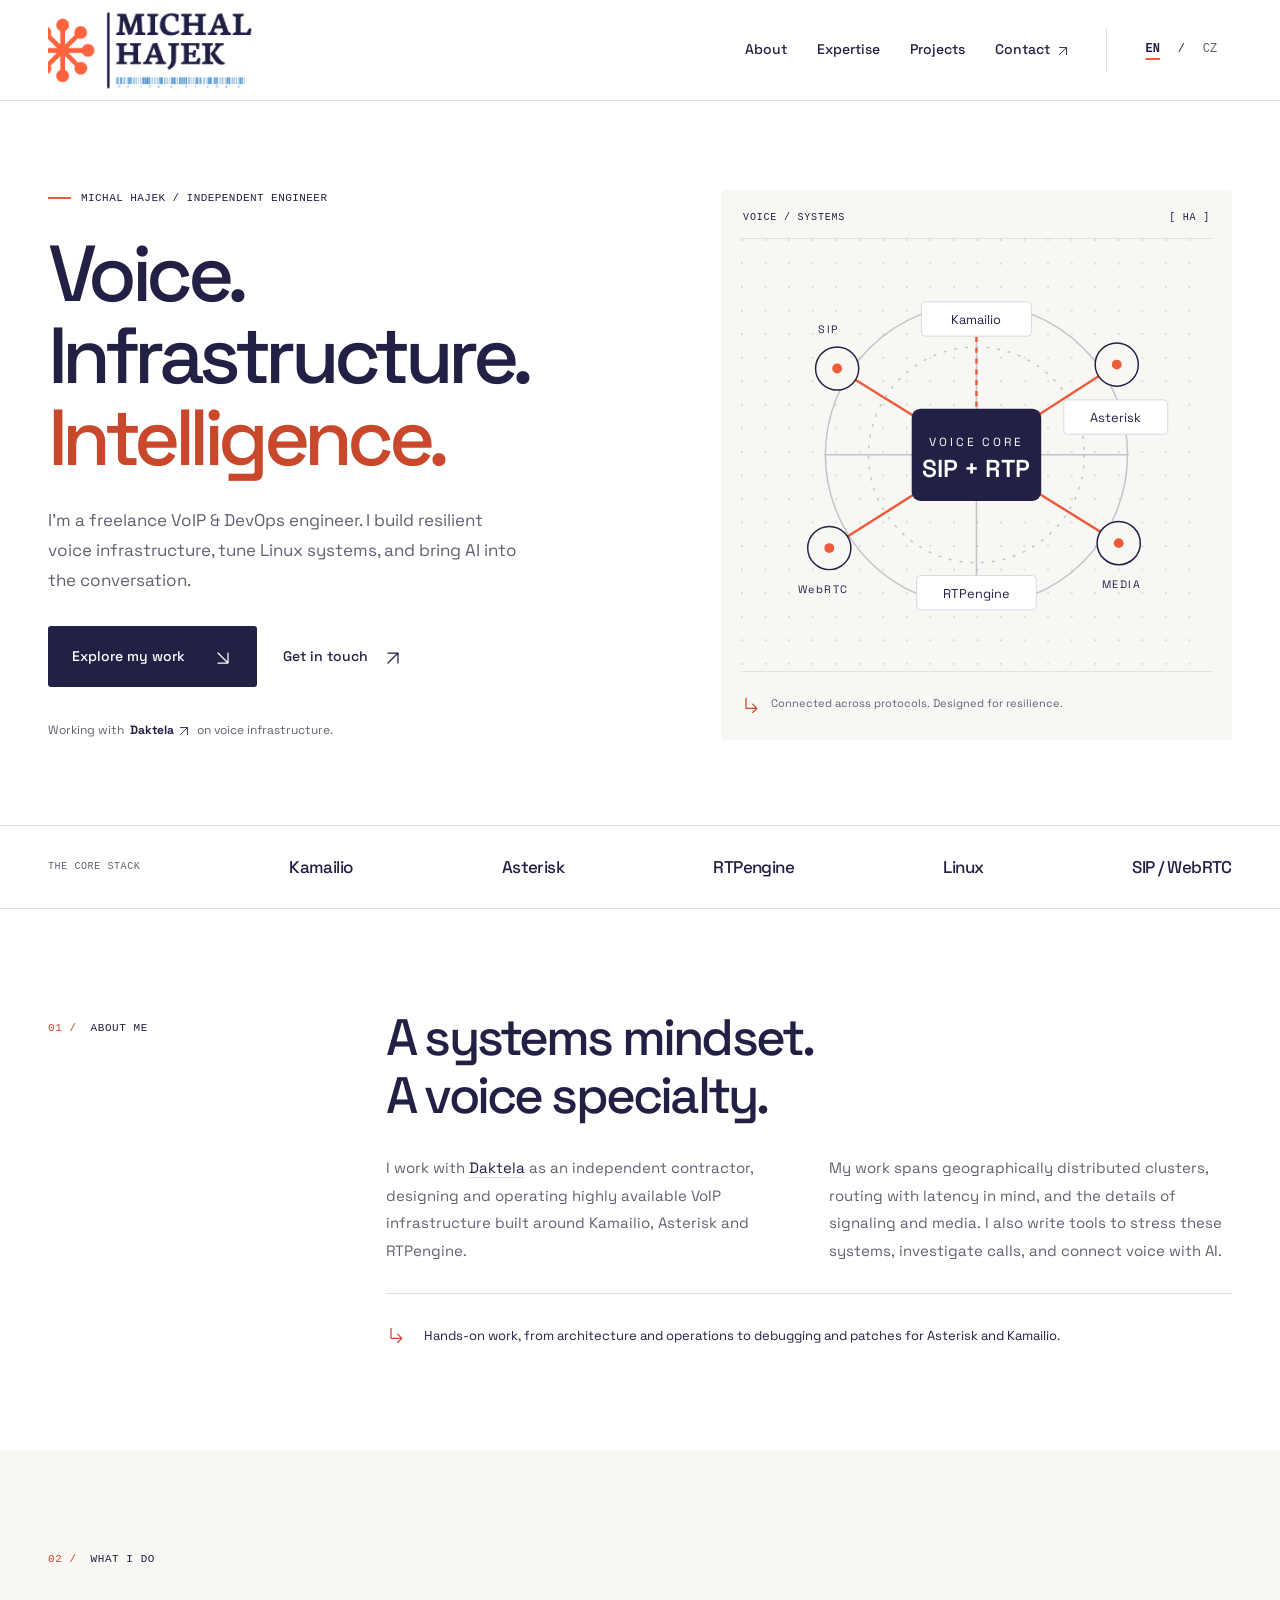
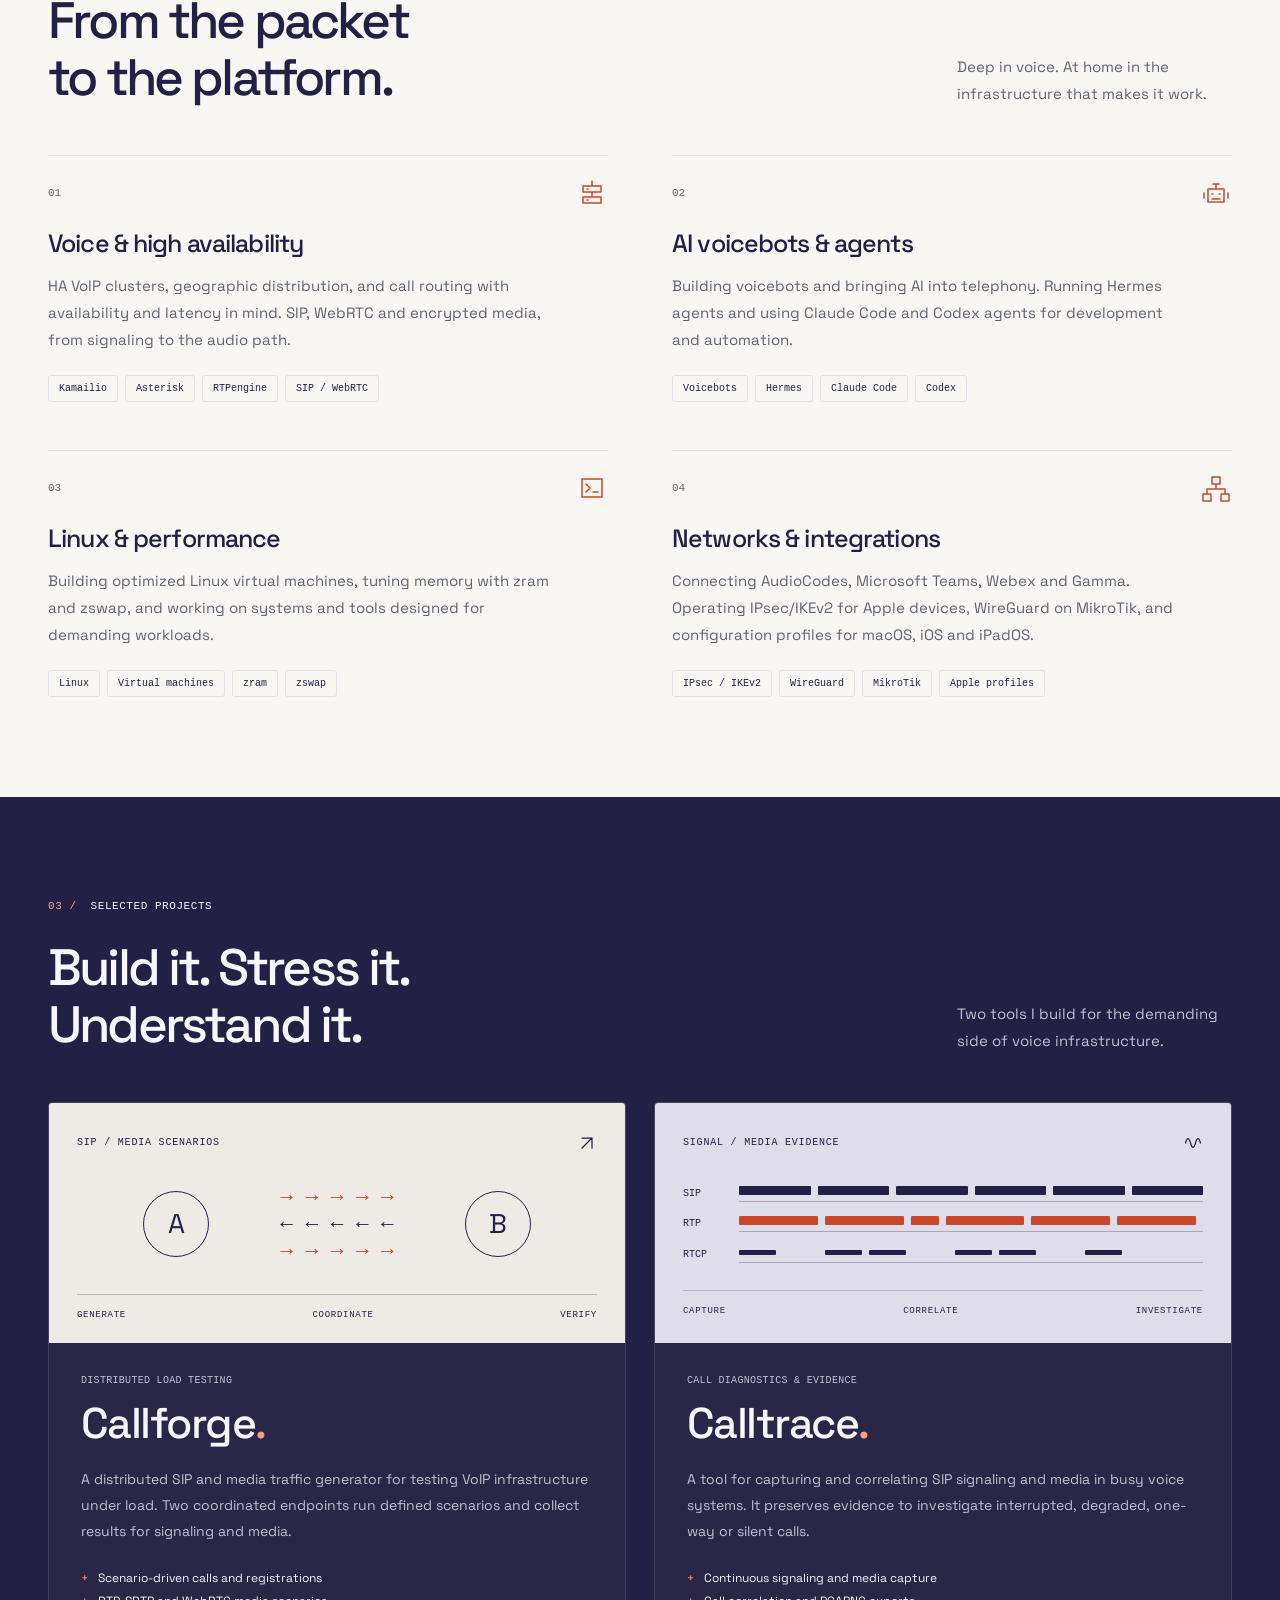
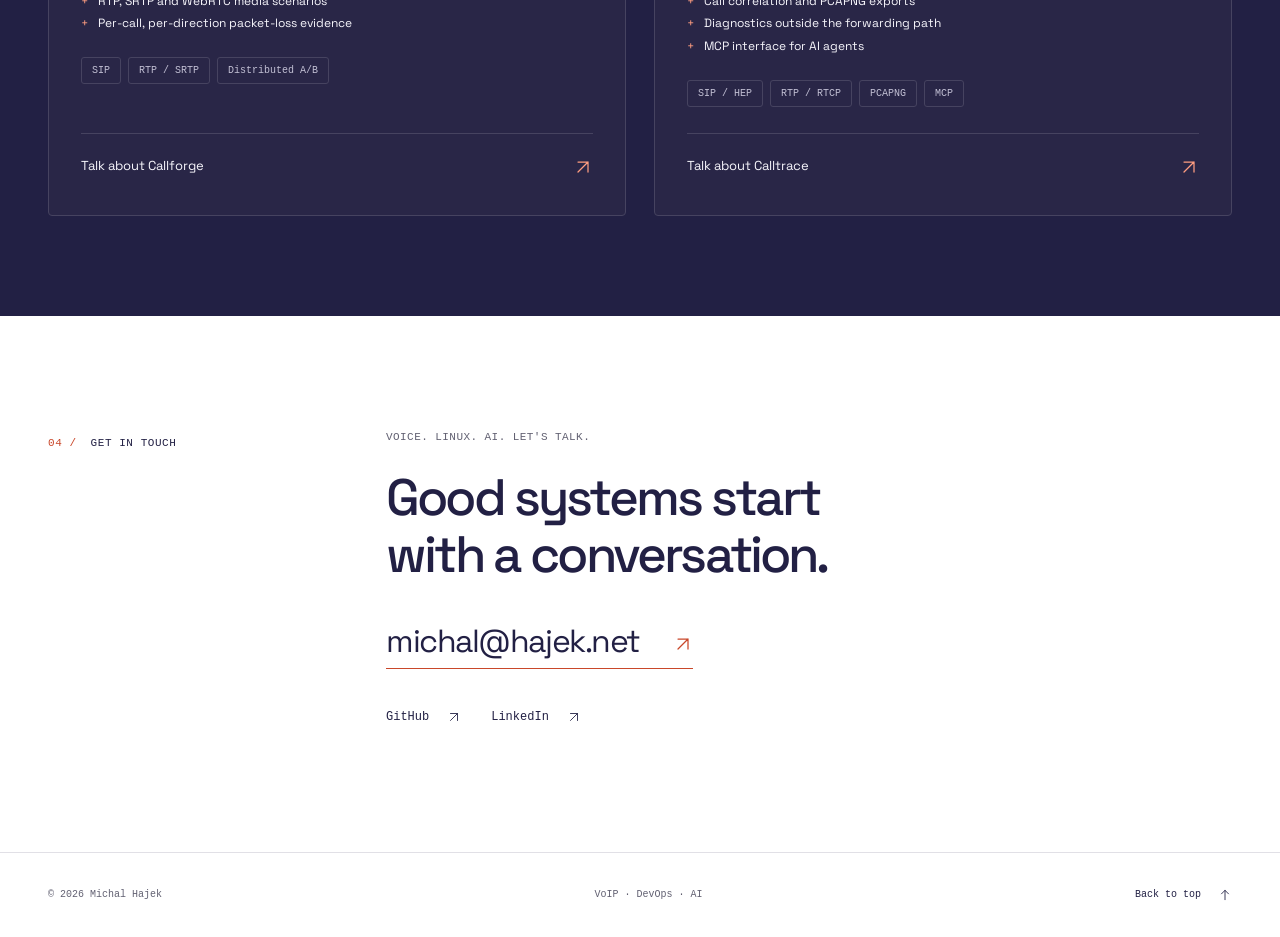
==== commit 8c1ef4be: "Mention Calltrace MCP integration" ====
--- a/index.html
+++ b/index.html
@@ -189,8 +189,8 @@
                 <p class="project-category">Call diagnostics &amp; evidence</p>
                 <h3>Calltrace<span class="project-dot" aria-hidden="true">.</span></h3>
                 <p>A tool for capturing and correlating SIP signaling and media in busy voice systems. It preserves evidence to investigate interrupted, degraded, one-way or silent calls.</p>
-                <ul class="project-points"><li>Continuous signaling and media capture</li><li>Call correlation and PCAPNG exports</li><li>Diagnostics outside the forwarding path</li></ul>
-                <ul class="tags" aria-label="Technologies"><li>SIP / HEP</li><li>RTP / RTCP</li><li>PCAPNG</li></ul>
+                <ul class="project-points"><li>Continuous signaling and media capture</li><li>Call correlation and PCAPNG exports</li><li>Diagnostics outside the forwarding path</li><li>MCP interface for AI agents</li></ul>
+                <ul class="tags" aria-label="Technologies"><li>SIP / HEP</li><li>RTP / RTCP</li><li>PCAPNG</li><li>MCP</li></ul>
                 <a class="project-link" href="mailto:michal@hajek.net?subject=Calltrace">Talk about Calltrace <span aria-hidden="true"><svg class="arrow-icon" viewBox="0 0 24 24" aria-hidden="true" focusable="false"><path d="M6 18 18 6M6 6h12v12"/></svg></span></a>
               </div>
             </article>
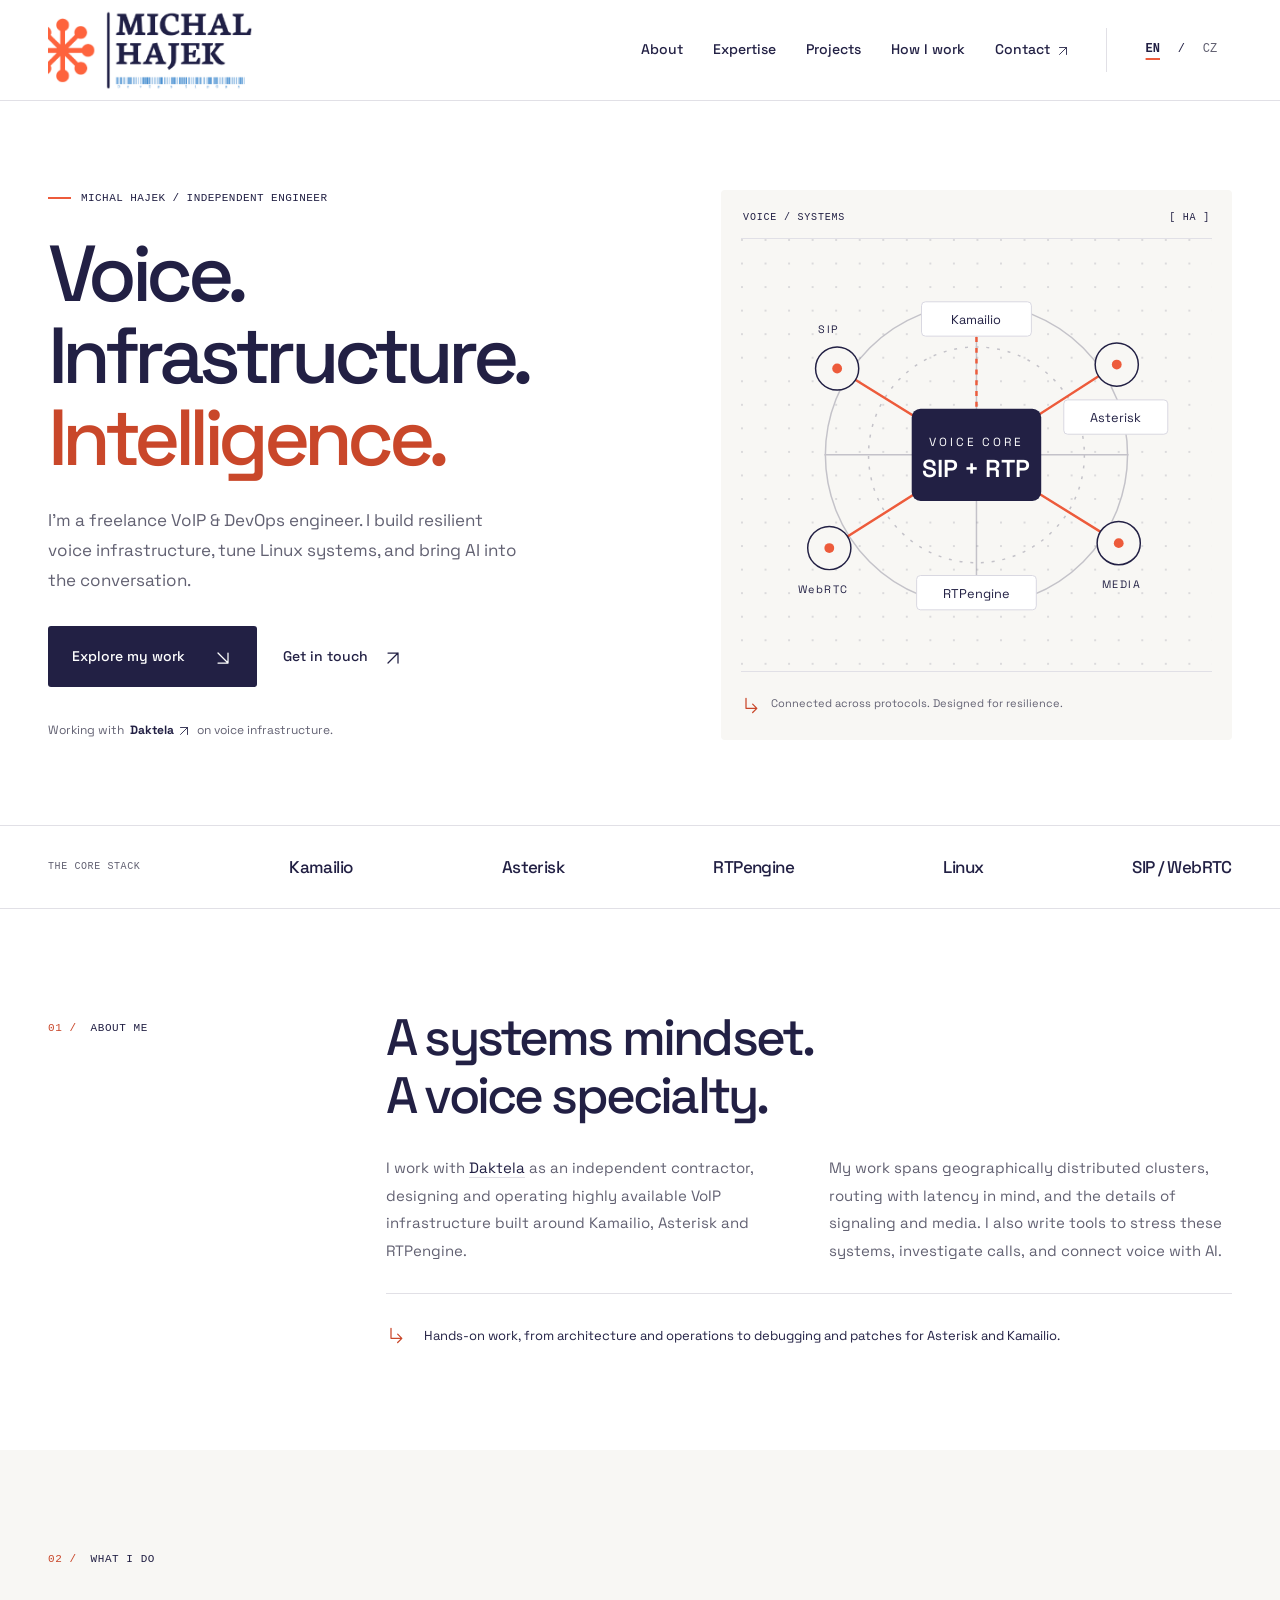
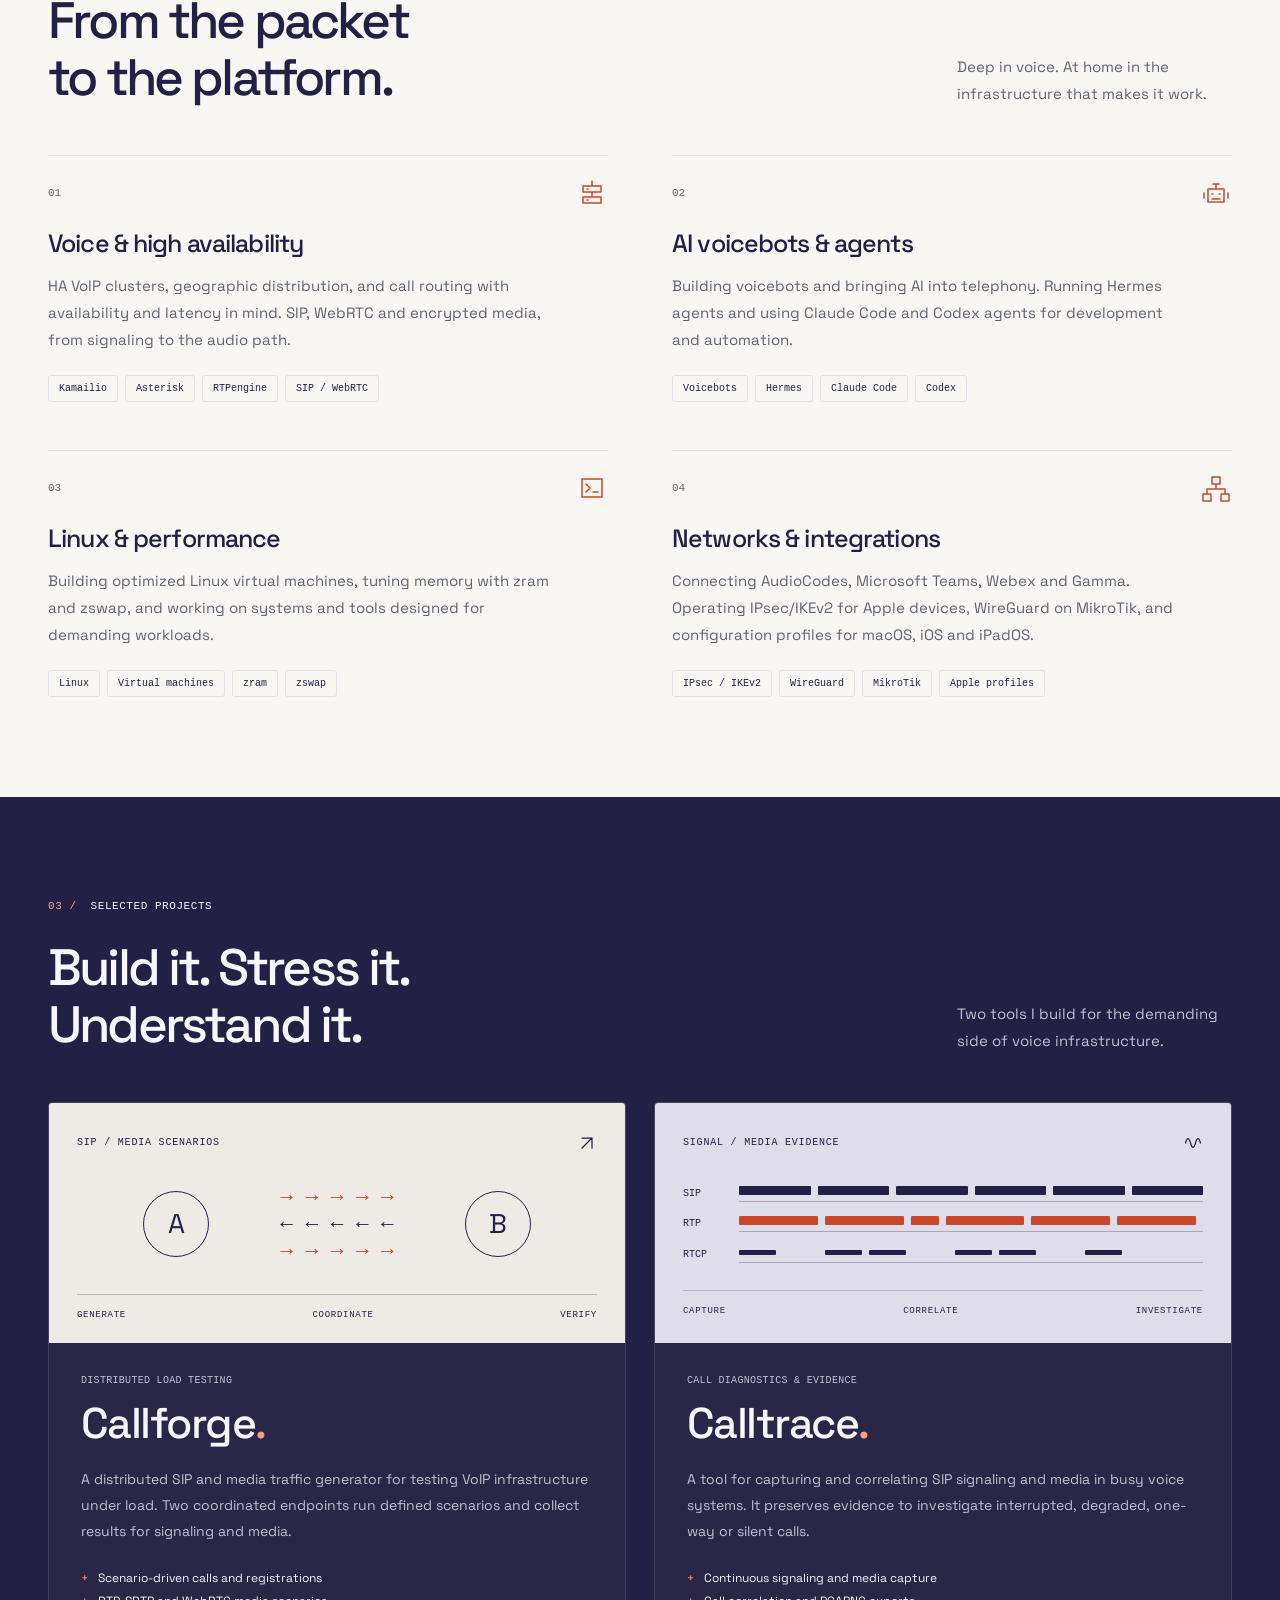
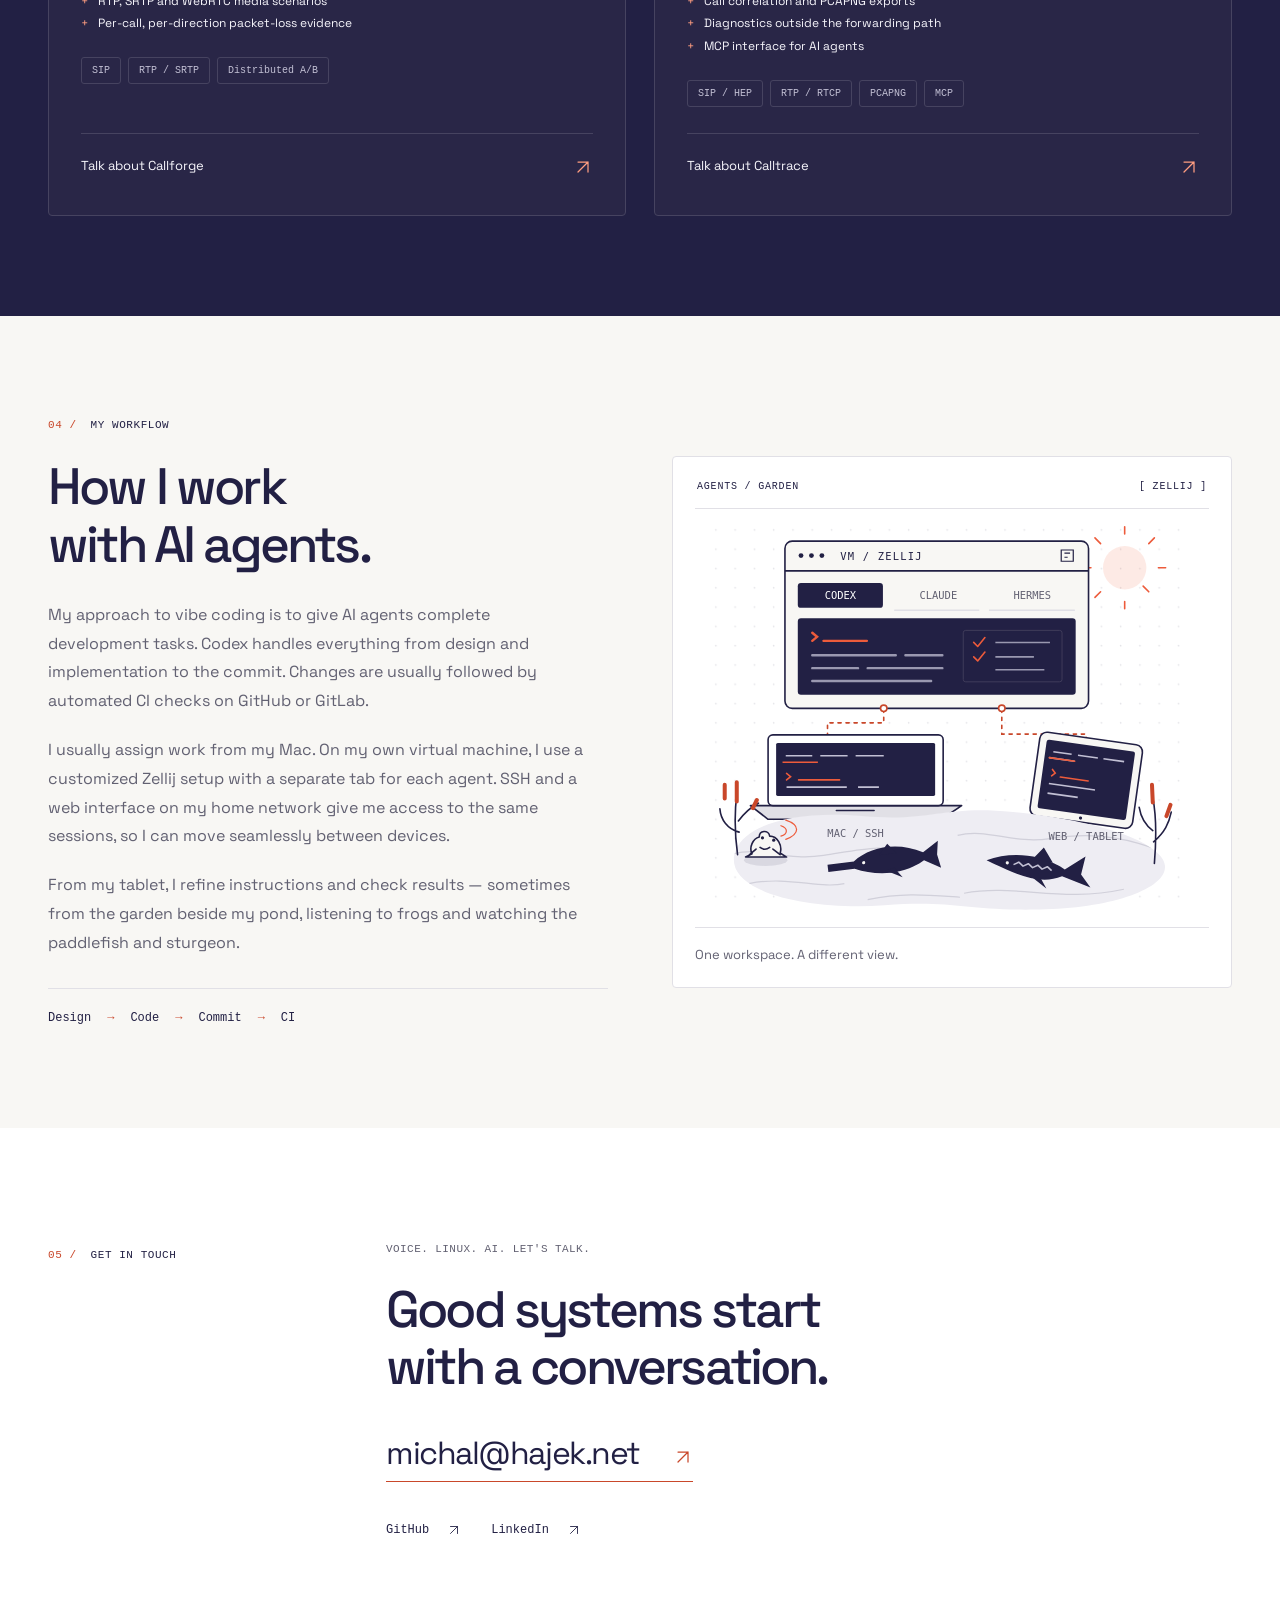
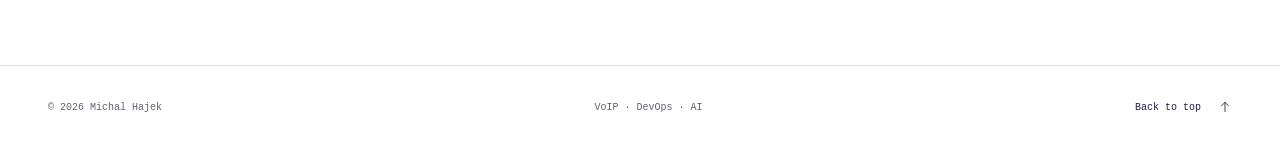
==== commit 20564d1c: "Add bilingual AI workflow section and garden illustration" ====
--- a/index.html
+++ b/index.html
@@ -42,6 +42,7 @@
           <a href="#about">About</a>
           <a href="#expertise">Expertise</a>
           <a href="#projects">Projects</a>
+          <a href="#workflow">How I work</a>
           <a href="#contact">Contact <span aria-hidden="true"><svg class="arrow-icon" viewBox="0 0 24 24" aria-hidden="true" focusable="false"><path d="M6 18 18 6M6 6h12v12"/></svg></span></a>
         </nav>
         <nav class="language-switch" aria-label="Language">
@@ -198,8 +199,28 @@
         </div>
       </section>
 
+      <section class="section workflow-section" id="workflow" aria-labelledby="workflow-heading">
+        <div class="container workflow-grid">
+          <div class="workflow-content">
+            <p class="section-label"><span class="section-number">04 /</span> My workflow</p>
+            <h2 id="workflow-heading">How I work<br>with AI agents.</h2>
+            <div class="workflow-copy">
+              <p>My approach to vibe coding is to give AI agents complete development tasks. Codex handles everything from design and implementation to the commit. Changes are usually followed by automated CI checks on GitHub or GitLab.</p>
+              <p>I usually assign work from my Mac. On my own virtual machine, I use a customized Zellij setup with a separate tab for each agent. SSH and a web interface on my home network give me access to the same sessions, so I can move seamlessly between devices.</p>
+              <p>From my tablet, I refine instructions and check results — sometimes from the garden beside my pond, listening to frogs and watching the paddlefish and sturgeon.</p>
+            </div>
+            <ol class="workflow-steps" aria-label="Development workflow"><li>Design</li><li>Code</li><li>Commit</li><li>CI</li></ol>
+          </div>
+          <figure class="workflow-visual">
+            <div class="diagram-topline"><span>AGENTS / GARDEN</span><span aria-hidden="true">[ ZELLIJ ]</span></div>
+            <img src="/assets/images/agent-workflow.svg" alt="Illustration of agents in Zellij on a virtual machine, a Mac and tablet connected to the same sessions, and a garden pond with a frog, paddlefish and sturgeon." width="640" height="520" loading="lazy" decoding="async">
+            <figcaption>One workspace. A different view.</figcaption>
+          </figure>
+        </div>
+      </section>
+
       <section class="section contact-section container" id="contact" aria-labelledby="contact-heading">
-        <div class="section-label"><span class="section-number">04 /</span> Get in touch</div>
+        <div class="section-label"><span class="section-number">05 /</span> Get in touch</div>
         <div class="contact-content">
           <p class="eyebrow">Voice. Linux. AI. Let's talk.</p>
           <h2 id="contact-heading">Good systems start<br>with a conversation.</h2>
--- a/assets/styles.css
+++ b/assets/styles.css
@@ -153,6 +153,16 @@
 .project-link > span { font-size: 23px; color: #ff9d80; }
 .project-link:hover { color: #ff9d80; }
 .projects-section a:focus-visible { outline-color: #ff9d80; }
+.workflow-section { background: var(--color-surface); }
+.workflow-grid { display: grid; grid-template-columns: minmax(0, 1fr) minmax(0, 1fr); align-items: center; gap: 64px; }
+.workflow-content h2 { margin-top: 24px; }
+.workflow-copy { display: grid; gap: 20px; margin-top: 28px; max-width: 540px; color: var(--color-muted); font-size: 16px; line-height: 1.8; }
+.workflow-steps { display: flex; flex-wrap: wrap; gap: 10px 0; margin: 30px 0 0; padding: 20px 0 0; border-top: 1px solid var(--color-line); list-style: none; font-family: var(--font-mono); font-size: 12px; }
+.workflow-steps li { display: flex; align-items: center; }
+.workflow-steps li + li::before { content: "→"; margin-inline: 16px; color: var(--color-accent); }
+.workflow-visual { min-width: 0; padding: 22px; border: 1px solid var(--color-line); border-radius: 4px; background: var(--color-paper); }
+.workflow-visual img { width: 100%; height: auto; aspect-ratio: 16 / 13; }
+.workflow-visual figcaption { padding-top: 16px; border-top: 1px solid var(--color-line); color: var(--color-muted); font-size: 13px; }
 .contact-section { display: grid; grid-template-columns: 1fr 3fr; gap: 56px; padding-block: 112px; }
 .contact-section > .section-label { padding-top: 6px; }
 .contact-content .eyebrow { color: var(--color-muted); }
@@ -190,6 +200,7 @@
   .project-visual { padding-inline: 22px; }
   .project-content { padding-inline: 26px; }
   .media-paths { font-size: 18px; }
+  .workflow-grid { gap: 32px; }
 }
 
 @media (max-width: 760px) {
@@ -199,7 +210,7 @@
   .brand, .brand img { width: 165px; height: 68px; }
   .language-switch { margin-left: auto; padding-left: 8px; border-left: 0; }
   .language-switch a { min-width: 37px; }
-  .site-nav { order: 4; width: 100%; margin-left: 0; justify-content: space-between; gap: 12px; padding-bottom: 14px; }
+  .site-nav { order: 4; width: 100%; margin-left: 0; justify-content: space-between; flex-wrap: wrap; gap: 8px 16px; padding-bottom: 14px; }
   .site-nav a { font-size: 13px; }
   .js .menu-toggle { display: inline-flex; align-items: center; justify-content: center; gap: 7px; padding: 8px; min-height: 44px; background: transparent; border: 0; font-family: var(--font-mono); font-size: 11px; margin-left: auto; }
   .menu-toggle svg { width: 19px; height: 19px; fill: none; stroke: currentColor; stroke-width: 1.5; }
@@ -229,6 +240,10 @@
   .project-content { padding: 27px; }
   .project-content h3 + p { font-size: 16px; }
   .project-points { font-size: 14px; }
+  .workflow-grid { grid-template-columns: minmax(0, 1fr); gap: 36px; }
+  .workflow-content h2 { margin-top: 20px; }
+  .workflow-copy { max-width: 600px; }
+  .workflow-visual { width: min(100%, 540px); justify-self: center; padding: 18px; }
   .contact-section { padding-block: 70px; }
   .contact-content h2 { margin-top: 16px; }
   .footer-inner { flex-wrap: wrap; gap: 10px 20px; }
